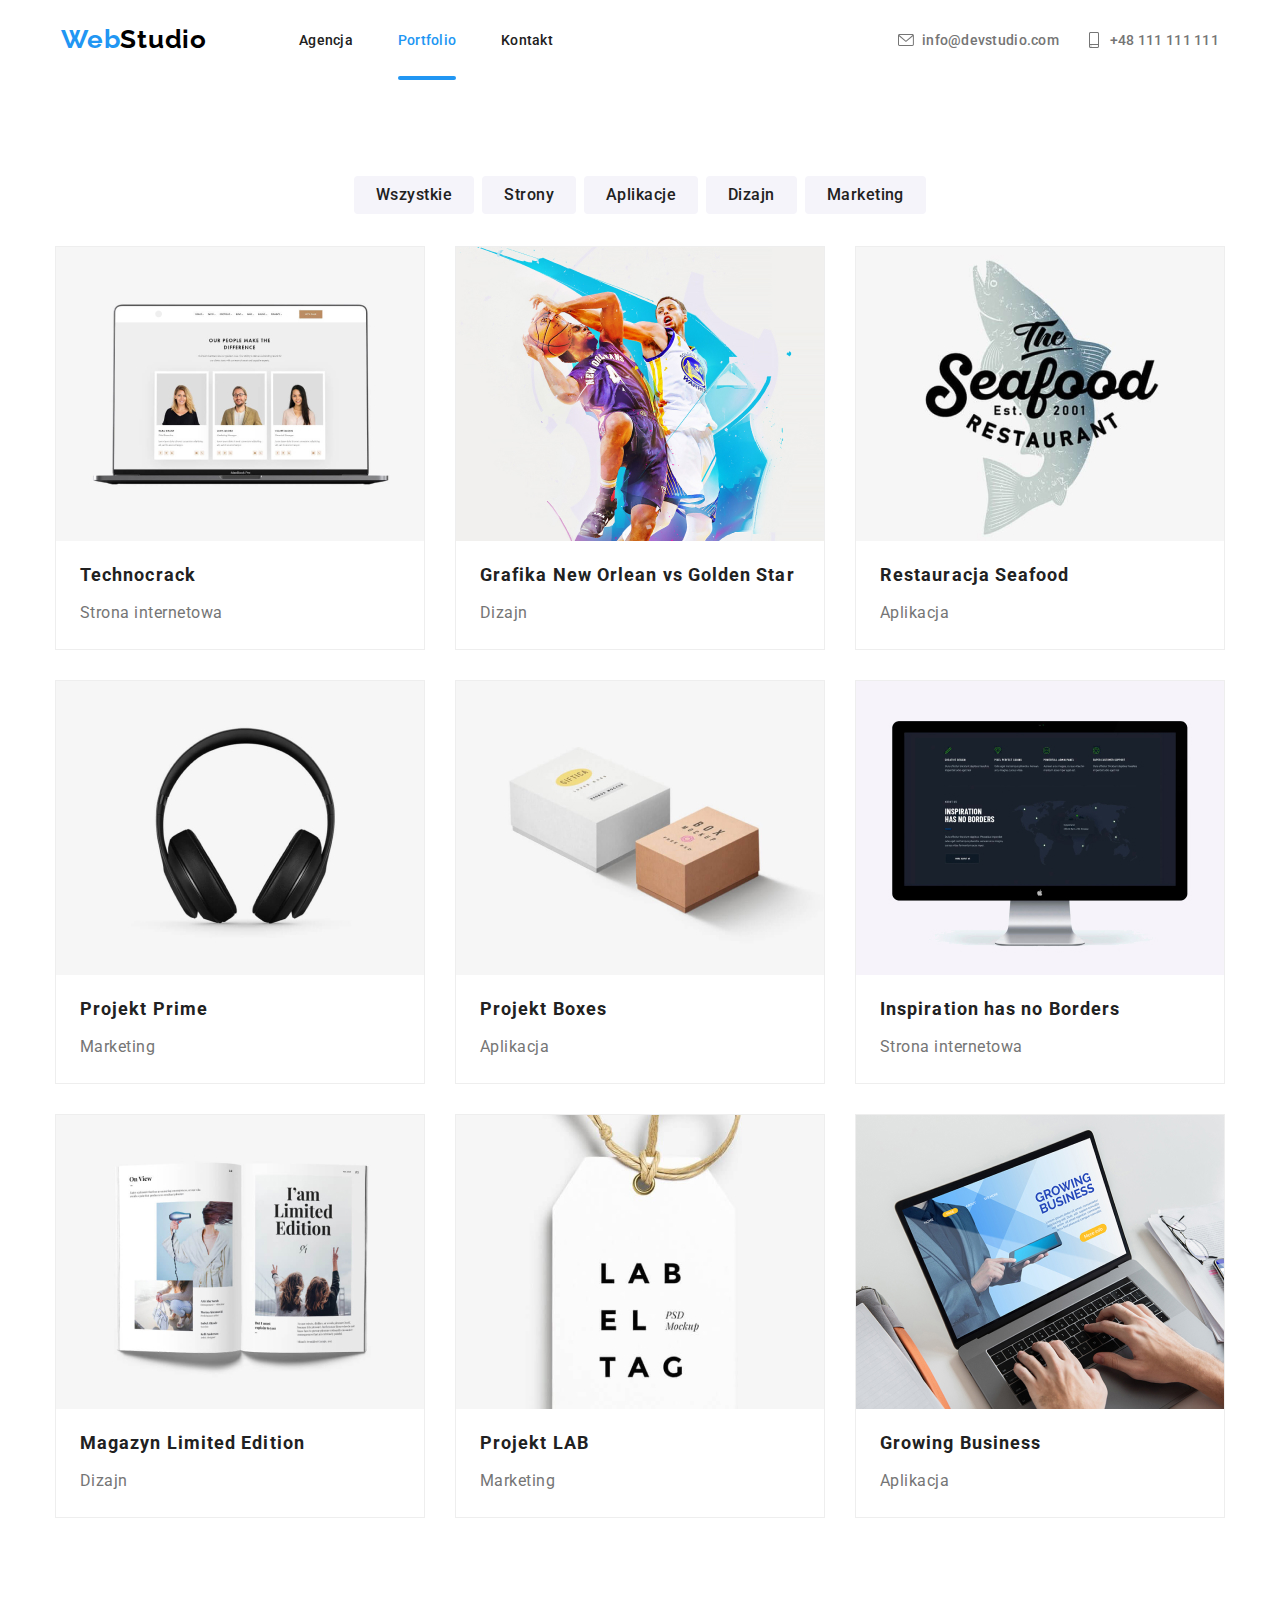
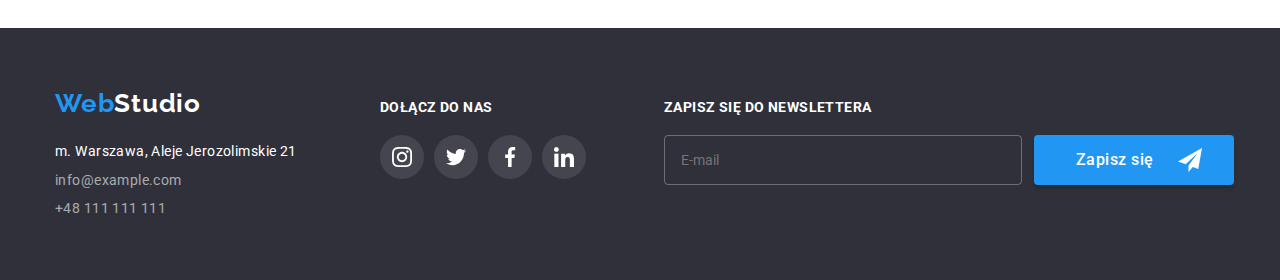
==== portfolio.html @ 84063453 "create repository 19.11" ====
<!DOCTYPE html>
<html lang="pl">
<head>
    <meta charset="UTF-8">
    <meta http-equiv="X-UA-Compatible" content="IE=edge">
    <meta name="viewport" content="width=device-width, initial-scale=1.0">
    <title>Portfolio</title>
    <link rel="stylesheet" href="https://cdnjs.cloudflare.com/ajax/libs/modern-normalize/1.0.0/modern-normalize.min.css" />
    <link rel="stylesheet" href="css/styles.css" />
    <link href="https://fonts.googleapis.com/css2?family=Raleway:wght@700&family=Roboto:wght@400;500;700;900&display=swap"
        rel="stylesheet">
        <style>
            html {
                font-family: 'Raleway', sans-serif;
                font-family: 'Roboto', sans-serif;
            }
        </style>
</head>
<body>
    <header>
        <div class="container">
            <div class="menu">
                <a class="logo-header" href="index.html"><span class="web">Web</span>Studio</a>
                <nav>
                    <a class="agencja" href="index.html">Agencja</a>
                    <a class="portfolio-aktywny" href="portfolio.html">Portfolio</a>
                    <a class="kontakt" href="#kontakt">Kontakt</a>
                </nav>
                <div class="email-menu">
                    <svg class="icon-mail" width="16" height="12">
                        <use href="./images/icons.svg#icon-envelope"></use>
                    </svg>
                    info@devstudio.com
                </div>
                <div class="tel-menu">
                    <svg class="icon-smartphone" width="10" height="16">
                        <use href="./images/icons.svg#icon-smartphone"></use>
                    </svg>
                    +48 111 111 111
                </div>
            </div>
        </div>
    </header>
    <main>
        <div class="portfolio-strona">
            <div class="container">
                <div class="portfolio-strona2">
                    <div>
                        <ul class="filtry">
                            <li><button type="button">Wszystkie</button></li>
                            <li><button type="button">Strony</button></li>
                            <li><button type="button">Aplikacje</button></li>
                            <li><button type="button">Dizajn</button></li>
                            <li><button type="button">Marketing</button></li>
                        </ul>
                    </div>
                    <div>
                        <ul class="projekty">
                            <li class="kontener">
                                <div class="projekt-box">
                                    <img 
                                    src="images/Portfolio/1.jpg"
                                    alt="Strona internetowa Technocrack na ekranie laptopa"
                                    width="370"
                                    height="294"/>
                                    <div class="projekt-overlay">
                                        Technocrack jest popularną platformą wykorzystywaną do rozpowszechniania koronawirusa. Firmy wykorzystują tę
                                        platformę
                                        do celów szpiegowskich i ataków na niezabezpieczone serwery konkurencji
                                    </div>
                                </div>
                                <p class="projekt-tytul">Technocrack</p>
                                <p class="projekt-podpis">Strona internetowa</p>
                            </li>
                            <li class="kontener">
                                <div class="projekt-box">
                                    <img
                                    src="images/Portfolio/2.jpg"
                                    alt="Grafika przedstawiająca dwóch koszykarzy druzyn New Orlean i Golden Star"
                                    width="370"
                                    height="294"/>
                                    <div class="projekt-overlay">
                                        Technocrack jest popularną platformą wykorzystywaną do rozpowszechniania koronawirusa. Firmy wykorzystują tę
                                        platformę
                                        do celów szpiegowskich i ataków na niezabezpieczone serwery konkurencji
                                    </div>
                                </div>
                                <p class="projekt-tytul">Grafika New Orlean vs Golden Star</p>
                                <p class="projekt-podpis">Dizajn</p>
                            </li>
                            <li class="kontener">
                                <div class="projekt-box">
                                    <img
                                    src="images/Portfolio/3.jpg"
                                    alt="Logo restauracji Seafood"
                                    width="370"
                                    height="294"/>
                                    <div class="projekt-overlay">
                                        Technocrack jest popularną platformą wykorzystywaną do rozpowszechniania koronawirusa. Firmy wykorzystują tę
                                        platformę
                                        do celów szpiegowskich i ataków na niezabezpieczone serwery konkurencji
                                    </div>
                                </div>
                                <p class="projekt-tytul">Restauracja Seafood</p>
                                <p class="projekt-podpis">Aplikacja</p>
                            </li>
                            <li class="kontener">
                                <div class="projekt-box">
                                    <img
                                    src="images/Portfolio/4.jpg"
                                    ale="słuchawki nauszne"
                                    width="370"
                                    height="294"/>
                                    <div class="projekt-overlay">
                                        Technocrack jest popularną platformą wykorzystywaną do rozpowszechniania koronawirusa. Firmy wykorzystują tę
                                        platformę
                                        do celów szpiegowskich i ataków na niezabezpieczone serwery konkurencji
                                    </div>
                                </div>
                                <p class="projekt-tytul">Projekt Prime</p>
                                <p class="projekt-podpis">Marketing</p>
                            </li>
                            <li class="kontener">
                                <div class="projekt-box">
                                    <img
                                    src="images/Portfolio/5.jpg"
                                    alt="dwa opakowania"
                                    width="370"
                                    height="294"/>
                                    <div class="projekt-overlay">
                                        Technocrack jest popularną platformą wykorzystywaną do rozpowszechniania koronawirusa. Firmy wykorzystują tę
                                        platformę
                                        do celów szpiegowskich i ataków na niezabezpieczone serwery konkurencji
                                    </div>
                                </div>
                                <p class="projekt-tytul">Projekt Boxes</p>
                                <p class="projekt-podpis">Aplikacja</p>
                            </li>
                            <li class="kontener">
                                <div class="projekt-box">
                                    <img
                                    src="images/Portfolio/6.jpg"
                                    ale="Strona internetowa Inspiration has no Borders na ekranie komputera"
                                    width="370"
                                    height="294"/>
                                    <div class="projekt-overlay">
                                        Technocrack jest popularną platformą wykorzystywaną do rozpowszechniania koronawirusa. Firmy wykorzystują tę
                                        platformę
                                        do celów szpiegowskich i ataków na niezabezpieczone serwery konkurencji
                                    </div>
                                </div>
                                <p class="projekt-tytul">Inspiration has no Borders</p>
                                <p class="projekt-podpis">Strona internetowa</p>
                            </li>
                            <li class="kontener">
                                <div class="projekt-box">
                                    <img
                                    src="images/Portfolio/7.jpg"
                                    alt="przykład projektu graficznego na otwartej stronie magazynu Limited Edition"
                                    width="370"
                                    height="294"/>
                                    <div class="projekt-overlay">
                                        Technocrack jest popularną platformą wykorzystywaną do rozpowszechniania koronawirusa. Firmy wykorzystują tę
                                        platformę
                                        do celów szpiegowskich i ataków na niezabezpieczone serwery konkurencji
                                    </div>
                                </div>
                                <p class="projekt-tytul">Magazyn Limited Edition</p>
                                <p class="projekt-podpis">Dizajn</p>
                            </li>
                            <li class="kontener">
                                <div class="projekt-box">
                                    <img
                                    src="images/Portfolio/8.jpg"
                                    alt="zawieszka z napisem labeltag"
                                    width="370"
                                    height="294"/>
                                    <div class="projekt-overlay">
                                        Technocrack jest popularną platformą wykorzystywaną do rozpowszechniania koronawirusa. Firmy wykorzystują tę
                                        platformę
                                        do celów szpiegowskich i ataków na niezabezpieczone serwery konkurencji
                                    </div>
                                </div>
                                <p class="projekt-tytul">Projekt LAB</p>
                                <p class="projekt-podpis">Marketing</p>
                            </li>
                            <li class="kontener">
                                <div class="projekt-box">
                                    <img
                                    src="images/Portfolio/9.jpg"
                                    alt="strona internetowa Growing Business na ekranie laptopa"
                                    width="370"
                                    height="294"/>
                                    <div class="projekt-overlay">
                                        Technocrack jest popularną platformą wykorzystywaną do rozpowszechniania koronawirusa. Firmy wykorzystują tę
                                        platformę
                                        do celów szpiegowskich i ataków na niezabezpieczone serwery konkurencji
                                    </div>
                                </div>
                                <p class="projekt-tytul">Growing Business</p>
                                <p class="projekt-podpis">Aplikacja</p>
                            </li>
                        </ul>
                    </div>
                </div>
            </div>
        </div>     
    </main>
    <footer class="footer">
        <div class="container">
            <div class="footer2">
                <div>
                    <div><a class="logo-footer" href="index.html"><span class="web">Web</span><span
                                class="studio-footer">Studio</span></a></div>
                    <div>
                        <address class="adress" id="kontakt">
                            <span class="adres-footer">m. Warszawa, Aleje Jerozolimskie 21</span>
                            <span class="mail-footer">info@example.com</span>
                            <span class="tel-footer">+48 111 111 111</span>
                        </address>
                    </div>
                </div>
                <div class="social-footer">
                    dołącz do nas
                    <div class="social-footer-icons">
                        <div class="social-icon-background-footer">
                            <svg class="instagram-footer" width="20" height="20">
                                <use href="./images/icons.svg#icon-instagram"></use>
                            </svg>
                        </div>
                        <div class="social-icon-background-footer">
                            <svg class="twitter-footer" width="20" height="20">
                                <use href="./images/icons.svg#icon-twitter"></use>
                            </svg>
                        </div>
                        <div class="social-icon-background-footer">
                            <svg class="facebook-footer" width="20" height="20">
                                <use href="./images/icons.svg#icon-facebook"></use>
                            </svg>
                        </div>
                        <div class="social-icon-background-footer">
                            <svg class="linkedin-footer" width="20" height="20">
                                <use href="./images/icons.svg#icon-linkedin"></use>
                            </svg>
                        </div>
                    </div>
                </div>
                <div class="newsletter">
                    zapisz się do newslettera
                    <div class="newsletter2">
                        <form>
                            <label>
                                <input class="newsletter-email" type="email" name="email-newsletter" placeholder="E-mail" />
                            </label>
                        </form>
                        <button class="newsletter-button" type="submit">Zapisz się <svg class="icon-send" width="24" height="24">
                                <use href="./images/icons.svg#icon-send"></use>
                            </svg></button>
                    </div>
                </div>
            </div>
        </div>
    </footer>
</body>
</html>
---- css/styles.css ----
body {
    font-family: Roboto;
}

header {
    height: 80px;
}

.menu {
    height: 80px;
    display: flex;
    justify-content: center;
    align-items: center;
    flex-wrap: nowrap;
}

.logo-header {
    width: 145px;
    height: 31px;
    font-family: Raleway;
    font-weight: bold;
    font-size: 26px;
    letter-spacing: 0.03em;
    color: #000000;
    text-decoration: none;
}

.web {
    color: #2196F3;
}

nav {
    min-width: 254px;
    margin-left: 93px;
    display: flex;
    justify-content: space-between;
    align-items: center;
}

.agencja, .agencja-aktywny {
    font-weight: 500;
    font-size: 14px;
    letter-spacing: 0.02em;
    color: #212121;
    text-decoration: none;
    transition: color 250ms cubic-bezier(0.4, 0, 0.2, 1);
}
.agencja:hover, 
.agencja:focus {
    color: #2196F3;
}

.agencja-aktywny {
    color: #2196f3;
}

.portfolio, .portfolio-aktywny {
    font-weight: 500;
    font-size: 14px;
    letter-spacing: 0.02em;
    color: #212121;
    text-decoration: none;
    transition: color 250ms cubic-bezier(0.4, 0, 0.2, 1);
}

.portfolio-aktywny {
    color: #2196F3;
}

.portfolio:hover,
.portfolio:focus {
    color: #2196F3;
}

.agencja-aktywny, .portfolio-aktywny {
    position: relative;
}
.agencja-aktywny::after, .portfolio-aktywny::after {
    content: "";
    position: absolute;
    height: 4px;
    background: #2196F3;
    border-radius: 2px;
    margin-top: 44px;
    left: 0;
}

.agencja-aktywny::after {
    width: 53px;
}

.portfolio-aktywny::after {
    width: 58px;
}


.kontakt {
    font-weight: 500;
    font-size: 14px;
    letter-spacing: 0.02em;
    color: #212121;
    text-decoration: none;
    transition: color 250ms cubic-bezier(0.4, 0, 0.2, 1);
}

.kontakt:hover,
.kontakt:focus,
.tel-menu:hover,
.tel-menu:focus,
.email-menu:hover,
.email-menu:focus,
.mail-footer:hover,
.mail-footer:focus,
.tel-footer:hover,
.tel-footer:focus {
    color: #2196F3;
    cursor: pointer;
}

.email-menu, .tel-menu {
    font-weight: 500;
    font-size: 14px;
    letter-spacing: 0.02em;
    color: #757575;
    display: flex;
    align-items: center;
    justify-content: space-between;
    transition: color 250ms cubic-bezier(0.4, 0, 0.2, 1);
}
.email-menu {
    width: 161px;
    margin-left: 345px;
}

.tel-menu {
    width: 130px;
    margin-left: 30px;
}

.icon-mail, .icon-smartphone {
    fill: currentColor;
}

.efektywne {
    height: 600px;
    background-color: #2F303A;
    background-image: linear-gradient(
                    rgba(47, 48, 58, 0.4), 
                    rgba(47, 48, 58, 0.4)),
                    url(images/background.jpg);
    background-position: center;
    background-size: cover;
}

.efektywne2 {
    display: flex;
    flex-direction: column;
    align-items: center;
    justify-content: center;
}

.efektywne-tekst {
    width: 696px;
    margin-bottom: 0px;
    justify-content: center;
    font-weight: 900;
    font-size: 44px;
    line-height: 1.4;
    text-align: center;
    letter-spacing: 0.06em;
    text-transform: uppercase;
    color: #FFFFFF;
}

.button-zamow-usluge {
    width: 200px;
    height: 50px;
    margin-top: 30px;
    background: #2196F3;
    font-size: 16px;
    letter-spacing: 0.06em;
    padding: 0px;
    color: #FFFFFF;
    box-shadow: 0px 4px 4px rgba(0, 0, 0, 0.15);
    border-radius: 4px;
}

.atuty {
    height: 345px;
    padding-top: 94px;
}
.atuty-box {
    width: 1170px;
    height: 251px;
}

.tabela-atuty {
    list-style: none;
    padding: 0px;
    margin: 0px;
    display: flex;
    justify-content: space-between;
}

.atuty1, .atuty2, .atuty3, .atuty4 {
    width: 270px;
    height: 120px;
    background: #F5F4FA;
    border-radius: 4px;
    display: flex;
    align-items: center;
    justify-content: center;
}

.t1, .t2, .t3, .t4 {
    width: 270px;
}

.t1-naglowek, .t2-naglowek, .t3-naglowek, .t4-naglowek {
    font-weight: bold;
    font-size: 14px;
    letter-spacing: 0.03em;
    text-transform: uppercase;
    color: #212121;
    margin:0px;
    margin-top: 30px;
}

.t1-tresc, .t2-tresc, .t3-tresc, .t4-tresc {
    width: 270px;
    height: 75px;
    margin-top: 10px;
    margin-bottom: 0px;
    font-size: 14px;
    line-height: 1.7;
    letter-spacing: 0.03em;
    color: #757575;
} 

.zajecia {
    height: 574px;
    padding-top: 94px;
    padding-bottom: 94px;
}

.zajecia2 {
    width: 1170px;
    height: 386px;
    display: flex;
    flex-direction: column;
    justify-content: space-between;
}

.zajecia-naglowek, .nasz-zespół, .nasi-klienci  {
    font-weight: bold;
    font-size: 36px;
    text-align: center;
    letter-spacing: 0.03em;
    color: #212121;
    margin: 0px;
}

.zajecia-przyklady {
    display: flex;
    justify-content: space-between;
}

.box1, .box2, .box3 {
    position: relative;
    height: 294px;
}
.zajęcia-podpis {
    font-weight: bold;
    line-height: 1.1;
    text-align: center;
    letter-spacing: 0.03em;
    text-transform: uppercase;
    color: #FFFFFF;
    height: 70px;
    background: rgba(47, 48, 58, 0.8);
    position: absolute;
    bottom: 0;
    margin: 0;
    left: 0;
    right: 0;
    padding: 27px;
}

.zespol {
    height: 708px;
    background: #F5F4FA;
}
.zespol2 {
    padding-top: 94px;
    padding-bottom: 94px;
    justify-content: center;
}

.tabela-zespol {
    list-style: none;
    margin-top: 50px;
    margin-bottom: 0;
    margin-right: 0px;
    padding: 0;
    width: 1170px;
    height: 368px;
    display: flex;
    justify-content: space-between;
}

.zespol-1, .zespol-2, .zespol-3, .zespol-4 {
    background: #FFFFFF;
    box-shadow: 0px 1px 3px rgba(0, 0, 0, 0.12), 0px 1px 1px rgba(0, 0, 0, 0.14), 0px 2px 1px rgba(0, 0, 0, 0.2);
    border-radius: 0px 0px 4px 4px;
    width: 270px;
    height: 428px;
}

.zespol-1-imie, .zespol-2-imie, .zespol-3-imie, .zespol-4-imie {
    font-weight: 500;
    font-size: 16px;
    text-align: center;
    letter-spacing: 0.03em;
    color: #212121;
    margin: 0px;
    margin-top: 30px;
}

.zespol-1-stan, .zespol-2-stan, .zespol-3-stan, .zespol-4-stan {
    font-size: 16px;
    text-align: center;
    letter-spacing: 0.03em;
    color: #757575;
    margin: 0px;
    margin-top: 10px;
}

.social {
    width: 206px;
    height: 44px;
    margin: 16px auto;
    display: flex;
    align-items: center;
    justify-content: space-between;
}

.social-icon-background, .social-icon-background-footer {
    width: 44px;
    height: 44px;
    border-radius: 50%;
    display: flex;
    justify-content: center;
    align-items: center;
    transition: background-color 250ms cubic-bezier(0.4, 0, 0.2, 1);
}

.social-icon-background:hover, .social-icon-background:focus {
    background-color: #2196F3;
    cursor: pointer;
}

.social-icon-background:hover > .instagram, 
.social-icon-background:hover > .twitter, 
.social-icon-background:hover > .facebook, 
.social-icon-background:hover > .linkedin,
.social-icon-background:focus > .instagram, 
.social-icon-background:focus > .twitter, 
.social-icon-background:focus > .facebook, 
.social-icon-background:focus > .linkedin {
    fill: #fff;
}

.instagram, .twitter, .facebook, .linkedin {
    fill: #afb1b8;
    transition: fill 250ms cubic-bezier(0.4, 0, 0.2, 1);
}

.klienci {
    height: 372px;
    padding: 94px 0;
}

.klienci2 {
    width: 1170px;
    height: 184px;
}

.lista-klientów {
    list-style: none;
    margin-top: 50px;
    margin-bottom: 0;
    padding: 0;
    display: flex;
    justify-content: space-between;
}

.klient1, .klient2, .klient3, .klient4, .klient5, .klient6 {
    width: 170px;
    height: 92px;
    border: 1px solid #AFB1B8;
    border-radius: 4px;
    display: flex;
    justify-content: center;
    align-items: center;
    transition: border 250ms cubic-bezier(0.4, 0, 0.2, 1);
}

.icon-klient1, .icon-klient2, .icon-klient3, .icon-klient4, .icon-klient5, .icon-klient6 {
    fill: #afb1b8;
    transition: fill 250ms cubic-bezier(0.4, 0, 0.2, 1);
}

.klient1:hover, .klient2:hover, .klient3:hover, .klient4:hover, .klient5:hover, .klient6:hover,
.klient1:focus, .klient2:focus, .klient3:focus, .klient4:focus, .klient5:focus, .klient6:focus {
    border-color: #2196F3;
    cursor: pointer;
}

.klient1:hover > .icon-klient1, 
.klient2:hover > .icon-klient2, 
.klient3:hover > .icon-klient3, 
.klient4:hover > .icon-klient4, 
.klient5:hover > .icon-klient5, 
.klient6:hover > .icon-klient6,
.klient1:focus > .icon-klient1, 
.klient2:focus > .icon-klient2, 
.klient3:focus > .icon-klient3, 
.klient4:focus > .icon-klient4, 
.klient5:focus > .icon-klient5, 
.klient6:focus > .icon-klient6  {
    fill: #2196F3;
}

.footer {
    height: 252px;
    background: #2F303A;
}

.footer2 {
    width: 1200px;
    height: 252px;
    padding-left: 15px;
    padding-top: 60px;
    padding-bottom: 60px;
    display: flex;
}

.logo-footer {
    font-family: Raleway;
    font-weight: bold;
    font-size: 26px;
    line-height: 31px;
    letter-spacing: 0.03em;
    text-decoration: none;
}

.studio-footer {
    color: #FFFFFF;
}

.adress {
    width: 255px;
    height: 81px;
    margin-top: 20px;
    display: flex;
    flex-wrap: nowrap;
    flex-direction: column;
    justify-content: space-between;
    font-style: normal;
    font-size: 14px;
    line-height: 24px;
    letter-spacing: 0.03em; 
    flex-wrap: nowrap;
}

.adres-footer {
    color: #FFFFFF;
}

.mail-footer, .tel-footer {
    color: rgba(255, 255, 255, 0.6);
    transition: color 250ms cubic-bezier(0.4, 0, 0.2, 1);
}

.social-footer {
    color: #fff;
    text-transform: uppercase;
    font-weight: bold;
    font-size: 14px;
    line-height: 1.1;
    letter-spacing: 0.03em;
    margin-top: 12px;
    margin-left: 70px;
}

.social-footer-icons {
    width: 206px;
    height: 44px;
    margin-top: 20px;
    display: flex;
    justify-content: space-between;
}

.social-icon-background-footer {
    background-color: rgba(255, 255, 255, 0.1);
    transition: background-color 250ms cubic-bezier(0.4, 0, 0.2, 1);
}

.social-icon-background-footer:hover, .social-icon-background-footer:focus {
    background-color: #2196F3;
    cursor: pointer;
}

.instagram-footer, .twitter-footer, .facebook-footer, .linkedin-footer {
    fill: #fff;
}

.newsletter {
    width: 570px;
    height: 86px;
    margin-top: 12px;
    margin-left: 78px;
    font-weight: bold;
    font-size: 14px;
    line-height: 1.1;
    letter-spacing: 0.03em;
    text-transform: uppercase;
    color: #FFFFFF;
}

.newsletter2 {
    display: flex;
    margin-top: 20px;
}

.newsletter-email {
    width: 358px;
    height: 50px;
    border: 1px solid rgba(255, 255, 255, 0.3);
    background-color: transparent;
    color: #fff;
    outline: none;
    border-radius: 4px;
    padding-left: 16px;
    transition: border 250ms cubic-bezier(0.4, 0, 0.2, 1);
}

.newsletter-email:focus {
    border-color: #2196f3;
}

.newsletter-button {
    width: 200px;
    height: 50px;
    background: #2196F3;
    color: #fff;
    box-shadow: 0px 4px 4px rgba(0, 0, 0, 0.15);
    border-radius: 4px;
    margin-left: 12px;
    display: flex;
    align-items: center;
    padding: 10px;
    padding-left: 42px;
}

.icon-send {
    fill: #fff;
    margin-left: 24px;
}


.portfolio-strona {
    height: 1548px;
    padding-top: 94px;
    padding-bottom: 94px;
}

.portfolio-strona2 {
    width: 1170px;
    height: 1360px;
    display: flex;
    flex-direction: column;
    justify-content: flex-end;
    align-items: center;
}

.filtry {
    width: 572px;
    height: 54px;
    list-style: none;
    padding: 0;
    margin: 0;
    display: flex;
    justify-content: space-between;
}

button {
    height: 38px;
    background: #F5F4FA;
    border-radius: 4px;
    border: none;
    font-weight: 500;
    font-style: normal;
    font-size: 16px;
    text-align: center;
    letter-spacing: 0.03em;
    color: #212121;
    padding: 6px 22px;
    transition: color 250ms cubic-bezier(0.4, 0, 0.2, 1);
    transition: background 250ms cubic-bezier(0.4, 0, 0.2, 1);
}

button:hover, button:focus {
    background: #2196F3;
    color: #fff;
    cursor: pointer;
    box-shadow: 0px 3px 1px rgba(0, 0, 0, 0.1), 0px 1px 2px rgba(0, 0, 0, 0.08), 0px 2px 2px rgba(0, 0, 0, 0.12);
}

.projekty {
    width: 1170px;
    height: 1272px;
    list-style: none;
    padding: 0px;
    display: flex;
    flex-wrap: wrap;
    justify-content: space-between;
    align-content: space-between;
}

.kontener {
    width: 370px;
    height: 404px;
    border: 1px solid #EEEEEE;
    transition: box-shadow 250ms cubic-bezier(0.4, 0, 0.2, 1);
}

.kontener:hover, .kontener:focus {
    box-shadow: 0px 1px 1px rgba(0, 0, 0, 0.12), 0px 4px 4px rgba(0, 0, 0, 0.06), 1px 4px 6px rgba(0, 0, 0, 0.16);
    cursor: pointer;
}

.projekt-tytul {
    font-weight: bold;
    font-size: 18px;
    letter-spacing: 0.06em;
    color: #212121;
    margin-top: 20px;
    margin-left: 24px;
}

.projekt-podpis {
    font-size: 16px;
    letter-spacing: 0.03em;
    color: #757575;
    margin-top: 4px;
    margin-left: 24px;
}

.projekt-box {
    position: relative;
    overflow: hidden;
}

.projekt-overlay {
    position: absolute;
    width: 100%;
    height: 100%;
    top: 0;
    left: 0;
    background: rgba(33, 150, 243, 0.9);
    color: #fff;
    font-size: 18px;
    line-height: 1.5;
    letter-spacing: 0.03em;
    display: flex;
    align-items: center;
    padding: 49px 24px;
    transform: translateY(100%);
    transition: transform 250ms cubic-bezier(0.4, 0, 0.2, 1);
}

.kontener:hover .projekt-overlay, .kontener:focus .projekt-overlay {
    transform: translateY(0);
}

.container {
    width: 1200px;
    height: 100%;
    margin: 0 auto;
    display: flex;
    flex-wrap: nowrap;
    justify-content: center;
}

.backdrop {
    position: fixed;
    top: 0;
    right: 0;
    bottom: 0;
    left: 0;
    background: rgba(0, 0, 0, 0.2);
    display: flex;
    align-content: center;
    transition: opacity 1s cubic-bezier(0.19, 1, 0.22, 1);
}

.modal {
    width: 528px;
    height: 581px;
    margin: auto;
    background: #FFF;
    box-shadow: 0px 1px 3px rgba(0, 0, 0, 0.12), 0px 1px 1px rgba(0, 0, 0, 0.14), 0px 2px 1px rgba(0, 0, 0, 0.2);
    border-radius: 4px;
    position: relative;
}

.close-button {
    position: absolute;
    width: 30px;
    height: 30px;
    right: 8px;
    top: 8px;
    border: 1px solid rgba(0, 0, 0, 0.1);
    border-radius: 50%;
    justify-content: center;
    align-content: center;
    margin: 0;
    padding: 0;
}

.close-button:hover {
    background-color: #fff;
    box-shadow: none; 
}

.close-button-icon {
    fill: #000000;
    margin: 5px;
}

.is-hidden {
    opacity: 0;
    visibility: hidden;
    pointer-events: none;
    transition: opacity 1s cubic-bezier(0.19, 1, 0.22, 1), visibility 1s cubic-bezier(0.19, 1, 0.22, 1);
}

.modal-title {
    font-weight: bold;
    font-size: 20px;
    line-height: 1.1;
    text-align: center;
    letter-spacing: 0.03em;
    justify-content: center;
    margin-top: 40px;
}

.modal-formularz {
    width: 448px;
    margin: 12px 40px;
    padding: 0;
}

.dane {
    font-size: 12px;
    line-height: 1.1;
    letter-spacing: 0.01em;
    color: #757575;
    padding: 0;
}

.input {
    width: 100%;
    height: 40px;
    border: 1px solid rgba(33, 33, 33, 0.2);
    margin-top: 4px;
    margin-bottom: 10px;
    display: flex;
    align-items: center;
    border-radius: 4px;
    transition: border-color 250ms cubic-bezier(0.4, 0, 0.2, 1);
}

.input:focus-within,
.input2:focus-within {
    border-color: #2196f3;
    color: #2196f3;
}

.icon-person, .icon-phone, .icon-email {
    margin-left: 12px;
    margin-right: 12px;
    transition: fill 250ms cubic-bezier(0.4, 0, 0.2, 1);
}

.input:focus-within > .icon-person,
.input:focus-within > .icon-phone,
.input:focus-within > .icon-email {
    fill: #2196f3;
}

.text-area {
    width: 100%;
    height: 100%;
    border: none;
    border-radius: 4px;
    outline: none;
    padding: 0;
    transition: border-color 250ms cubic-bezier(0.4, 0, 0.2, 1);
}

.input2 {
    width: 100%;
    height: 120px;
    border: 1px solid rgba(33, 33, 33, 0.2);
    margin-top: 4px;
    margin-bottom: 10px;
    border-radius: 4px;
    transition: border-color 250ms cubic-bezier(0.4, 0, 0.2, 1);
}

.text-area2 {
    width: 100%;
    height: 100%;
    border: none;
    border-radius: 4px;
    outline: none;
    padding: 12px 16px;
    resize: none;
    transition: border-color 250ms cubic-bezier(0.4, 0, 0.2, 1);
}

.oświadczenie {
    margin-top: 20px;
    display: flex;
    justify-content: center;
}

.oświadczenie-tekst {
    font-size: 14px;
    line-height: 1.7;
    letter-spacing: 0.03em;
    color: #757575;
    position: relative;
}

.oświadczenie-tekst::before {
    display: inline-block;
    position: relative;
    content: "";
    width: 16px;
    height: 16px;
    border: 2px solid #212121;
    border-radius: 2px;
    top: 2px;
    left: -3px;
}

.checkbox:checked + .oświadczenie-tekst::before {
    border: none;
    background-image: url(images/icon-check.svg);
    background-size: contain;
    background-repeat: no-repeat;
}

.oświadczenie-podkreślenie {
    text-decoration: underline;
    color: #2196F3;
}

.formularz-button {
    width: 200px;
    height: 50px;
    margin: 30px 124px;
    padding: 0;
    color: #fff;
    background: #2196F3;
    box-shadow: 0px 4px 4px rgba(0, 0, 0, 0.15);
    border-radius: 4px;
}

.visually-hidden {
    position: absolute !important;
    clip: rect(1px 1px 1px 1px);
    clip: rect(1px, 1px, 1px, 1px);
    padding: 0 !important;
    border: 0 !important;
    height: 1px !important;
    width: 1px !important;
    overflow: hidden;
}
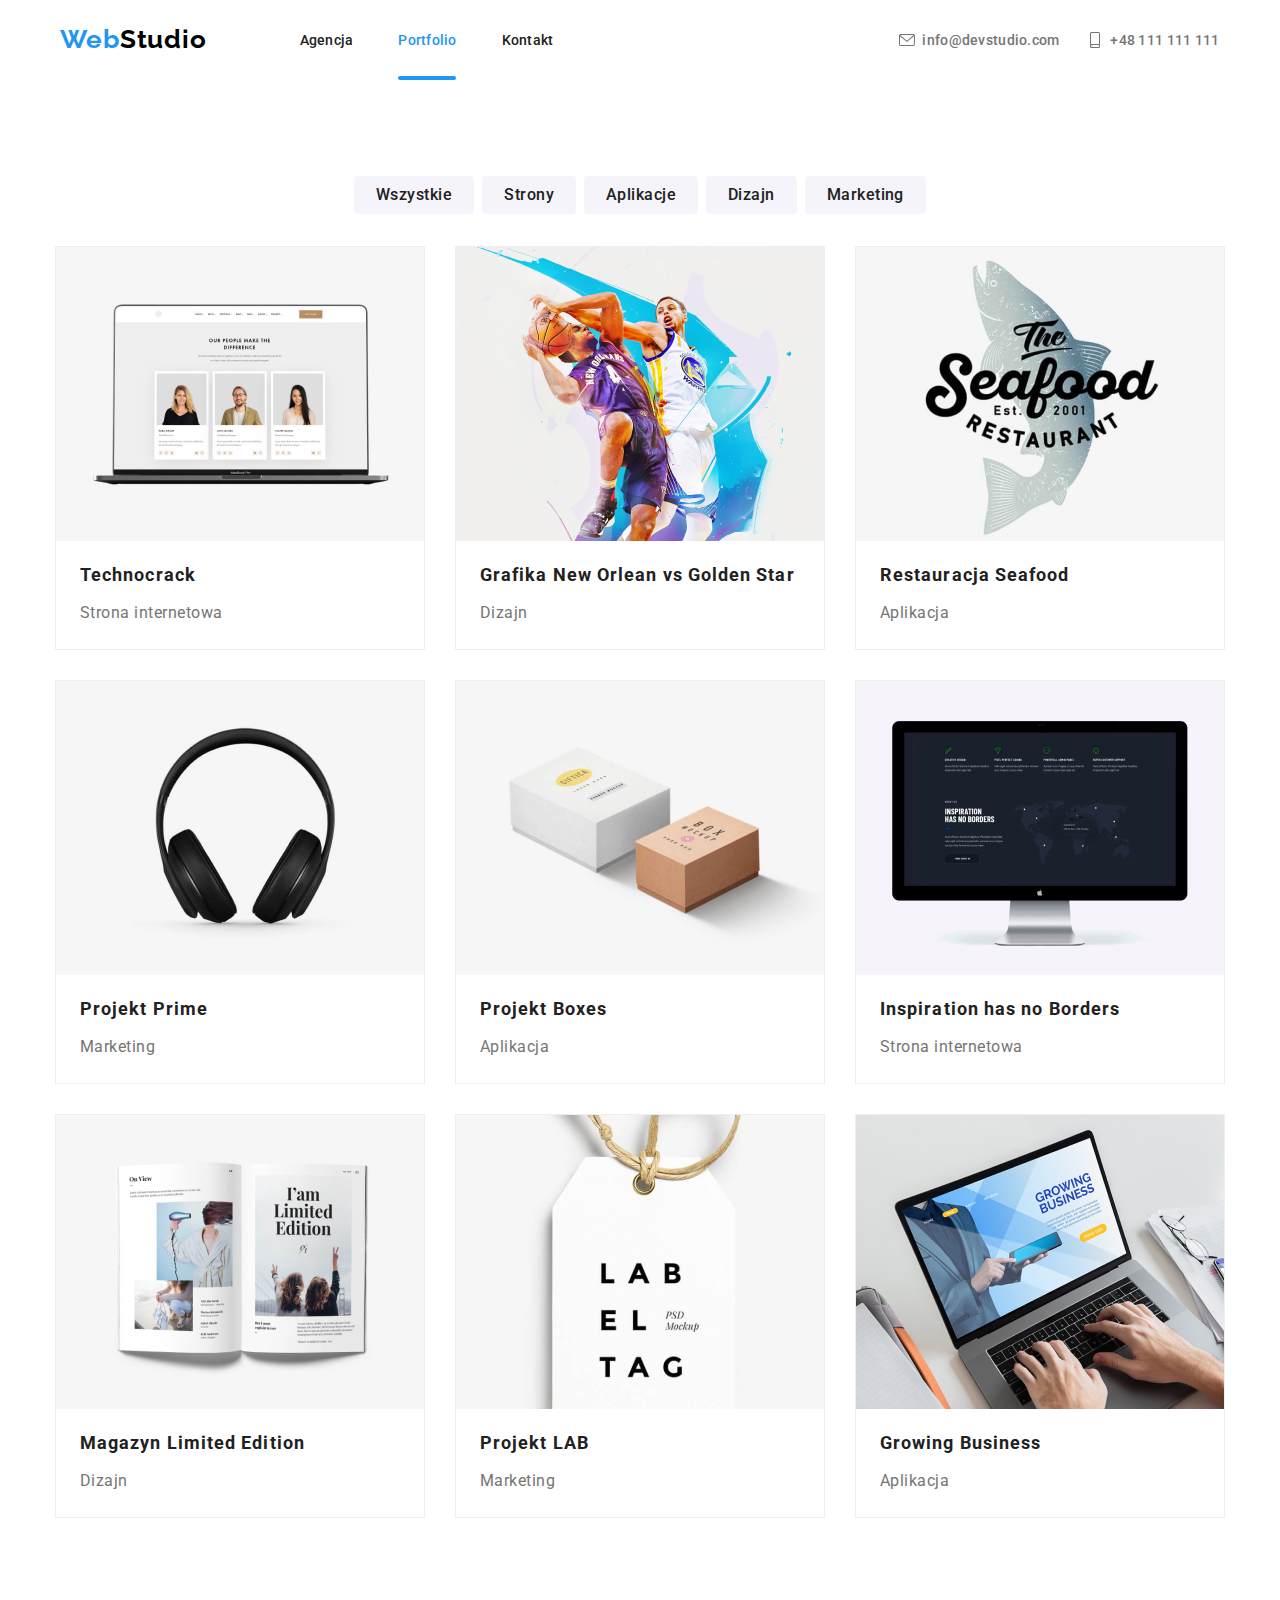
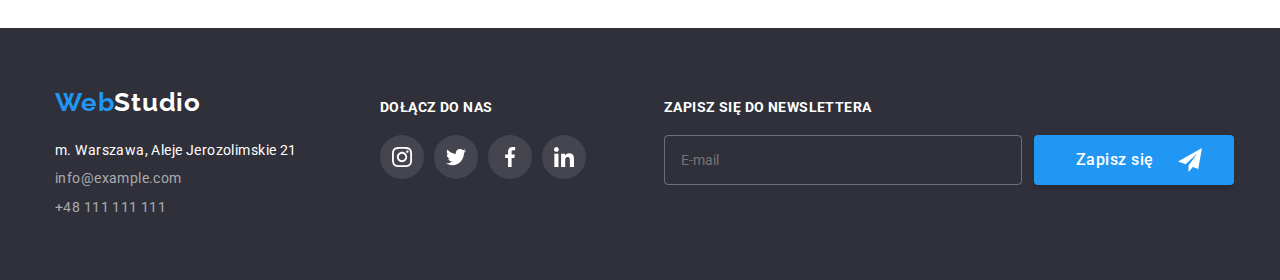
==== commit 7a5ba868: "refaktoryzacja html BEM" ====
--- a/portfolio.html
+++ b/portfolio.html
@@ -17,23 +17,23 @@
         </style>
 </head>
 <body>
-    <header>
+    <header class="header">
         <div class="container">
             <div class="menu">
-                <a class="logo-header" href="index.html"><span class="web">Web</span>Studio</a>
-                <nav>
-                    <a class="agencja" href="index.html">Agencja</a>
-                    <a class="portfolio-aktywny" href="portfolio.html">Portfolio</a>
-                    <a class="kontakt" href="#kontakt">Kontakt</a>
+                <a class="logo" href="index.html"><span class="logo__web">Web</span>Studio</a>
+                <nav class="nav">
+                    <a class="nav__agency" href="index.html">Agencja</a>
+                    <a class="nav__portfolio--active" href="portfolio.html">Portfolio</a>
+                    <a class="nav__contact" href="#kontakt">Kontakt</a>
                 </nav>
                 <div class="email-menu">
-                    <svg class="icon-mail" width="16" height="12">
+                    <svg class="email-menu__icon" width="16" height="12">
                         <use href="./images/icons.svg#icon-envelope"></use>
                     </svg>
                     info@devstudio.com
                 </div>
                 <div class="tel-menu">
-                    <svg class="icon-smartphone" width="10" height="16">
+                    <svg class="tel-menu__icon" width="10" height="16">
                         <use href="./images/icons.svg#icon-smartphone"></use>
                     </svg>
                     +48 111 111 111
@@ -42,221 +42,216 @@
         </div>
     </header>
     <main>
-        <div class="portfolio-strona">
+        <div class="portfolio-page">
             <div class="container">
-                <div class="portfolio-strona2">
-                    <div>
-                        <ul class="filtry">
-                            <li><button type="button">Wszystkie</button></li>
-                            <li><button type="button">Strony</button></li>
-                            <li><button type="button">Aplikacje</button></li>
-                            <li><button type="button">Dizajn</button></li>
-                            <li><button type="button">Marketing</button></li>
-                        </ul>
-                    </div>
-                    <div>
-                        <ul class="projekty">
-                            <li class="kontener">
-                                <div class="projekt-box">
-                                    <img 
+                <div class="portfolio-list">
+                    <ul class="portfolio-buttons">
+                        <li><button class="portfolio-buttons__button" type="button">Wszystkie</button></li>
+                        <li><button class="portfolio-buttons__button" type="button">Strony</button></li>
+                        <li><button class="portfolio-buttons__button" type="button">Aplikacje</button></li>
+                        <li><button class="portfolio-buttons__button" type="button">Dizajn</button></li>
+                        <li><button class="portfolio-buttons__button" type="button">Marketing</button></li>
+                    </ul>    
+                    <ul class="portfolio-projects">
+                        <li class="portfolio-projects-container">
+                            <div class="portfolio-projects-container__box">
+                                <img 
                                     src="images/Portfolio/1.jpg"
                                     alt="Strona internetowa Technocrack na ekranie laptopa"
                                     width="370"
                                     height="294"/>
-                                    <div class="projekt-overlay">
-                                        Technocrack jest popularną platformą wykorzystywaną do rozpowszechniania koronawirusa. Firmy wykorzystują tę
-                                        platformę
-                                        do celów szpiegowskich i ataków na niezabezpieczone serwery konkurencji
-                                    </div>
-                                </div>
-                                <p class="projekt-tytul">Technocrack</p>
-                                <p class="projekt-podpis">Strona internetowa</p>
-                            </li>
-                            <li class="kontener">
-                                <div class="projekt-box">
-                                    <img
+                                <div class="portfolio-projects-container__box--overlay">
+                                    Technocrack jest popularną platformą wykorzystywaną do rozpowszechniania koronawirusa. Firmy wykorzystują tę
+                                    platformę
+                                    do celów szpiegowskich i ataków na niezabezpieczone serwery konkurencji
+                                </div>
+                            </div>
+                            <p class="portfolio-projects-container__title">Technocrack</p>
+                            <p class="portfolio-projects-container__text">Strona internetowa</p>
+                        </li>
+                        <li class="portfolio-projects-container">
+                            <div class="portfolio-projects-container__box">
+                                <img
                                     src="images/Portfolio/2.jpg"
                                     alt="Grafika przedstawiająca dwóch koszykarzy druzyn New Orlean i Golden Star"
                                     width="370"
                                     height="294"/>
-                                    <div class="projekt-overlay">
-                                        Technocrack jest popularną platformą wykorzystywaną do rozpowszechniania koronawirusa. Firmy wykorzystują tę
-                                        platformę
-                                        do celów szpiegowskich i ataków na niezabezpieczone serwery konkurencji
-                                    </div>
-                                </div>
-                                <p class="projekt-tytul">Grafika New Orlean vs Golden Star</p>
-                                <p class="projekt-podpis">Dizajn</p>
-                            </li>
-                            <li class="kontener">
-                                <div class="projekt-box">
-                                    <img
+                                <div class="portfolio-projects-container__box--overlay">
+                                    Technocrack jest popularną platformą wykorzystywaną do rozpowszechniania koronawirusa. Firmy wykorzystują tę
+                                    platformę
+                                    do celów szpiegowskich i ataków na niezabezpieczone serwery konkurencji
+                                </div>
+                            </div>
+                            <p class="portfolio-projects-container__title">Grafika New Orlean vs Golden Star</p>
+                            <p class="portfolio-projects-container__text">Dizajn</p>
+                        </li>
+                        <li class="portfolio-projects-container">
+                            <div class="portfolio-projects-container__box">
+                                <img
                                     src="images/Portfolio/3.jpg"
                                     alt="Logo restauracji Seafood"
                                     width="370"
                                     height="294"/>
-                                    <div class="projekt-overlay">
-                                        Technocrack jest popularną platformą wykorzystywaną do rozpowszechniania koronawirusa. Firmy wykorzystują tę
-                                        platformę
-                                        do celów szpiegowskich i ataków na niezabezpieczone serwery konkurencji
-                                    </div>
-                                </div>
-                                <p class="projekt-tytul">Restauracja Seafood</p>
-                                <p class="projekt-podpis">Aplikacja</p>
-                            </li>
-                            <li class="kontener">
-                                <div class="projekt-box">
-                                    <img
+                                <div class="portfolio-projects-container__box--overlay">
+                                    Technocrack jest popularną platformą wykorzystywaną do rozpowszechniania koronawirusa. Firmy wykorzystują tę
+                                    platformę
+                                    do celów szpiegowskich i ataków na niezabezpieczone serwery konkurencji
+                                </div>
+                            </div>
+                            <p class="portfolio-projects-container__title">Restauracja Seafood</p>
+                            <p class="portfolio-projects-container__text">Aplikacja</p>
+                        </li>
+                        <li class="portfolio-projects-container">
+                            <div class="portfolio-projects-container__box">
+                                <img
                                     src="images/Portfolio/4.jpg"
                                     ale="słuchawki nauszne"
                                     width="370"
                                     height="294"/>
-                                    <div class="projekt-overlay">
-                                        Technocrack jest popularną platformą wykorzystywaną do rozpowszechniania koronawirusa. Firmy wykorzystują tę
-                                        platformę
-                                        do celów szpiegowskich i ataków na niezabezpieczone serwery konkurencji
-                                    </div>
-                                </div>
-                                <p class="projekt-tytul">Projekt Prime</p>
-                                <p class="projekt-podpis">Marketing</p>
-                            </li>
-                            <li class="kontener">
-                                <div class="projekt-box">
-                                    <img
+                                <div class="portfolio-projects-container__box--overlay">
+                                    Technocrack jest popularną platformą wykorzystywaną do rozpowszechniania koronawirusa. Firmy wykorzystują tę
+                                    platformę
+                                    do celów szpiegowskich i ataków na niezabezpieczone serwery konkurencji
+                                </div>
+                            </div>
+                            <p class="portfolio-projects-container__title">Projekt Prime</p>
+                            <p class="portfolio-projects-container__text">Marketing</p>
+                        </li>
+                        <li class="portfolio-projects-container">
+                            <div class="portfolio-projects-container__box">
+                                <img
                                     src="images/Portfolio/5.jpg"
                                     alt="dwa opakowania"
                                     width="370"
                                     height="294"/>
-                                    <div class="projekt-overlay">
-                                        Technocrack jest popularną platformą wykorzystywaną do rozpowszechniania koronawirusa. Firmy wykorzystują tę
-                                        platformę
-                                        do celów szpiegowskich i ataków na niezabezpieczone serwery konkurencji
-                                    </div>
-                                </div>
-                                <p class="projekt-tytul">Projekt Boxes</p>
-                                <p class="projekt-podpis">Aplikacja</p>
-                            </li>
-                            <li class="kontener">
-                                <div class="projekt-box">
-                                    <img
+                                <div class="portfolio-projects-container__box--overlay">
+                                    Technocrack jest popularną platformą wykorzystywaną do rozpowszechniania koronawirusa. Firmy wykorzystują tę
+                                    platformę
+                                    do celów szpiegowskich i ataków na niezabezpieczone serwery konkurencji
+                                </div>
+                            </div>
+                            <p class="portfolio-projects-container__title">Projekt Boxes</p>
+                            <p class="portfolio-projects-container__text">Aplikacja</p>
+                        </li>
+                        <li class="portfolio-projects-container">
+                            <div class="portfolio-projects-container__box">
+                                <img
                                     src="images/Portfolio/6.jpg"
                                     ale="Strona internetowa Inspiration has no Borders na ekranie komputera"
                                     width="370"
                                     height="294"/>
-                                    <div class="projekt-overlay">
-                                        Technocrack jest popularną platformą wykorzystywaną do rozpowszechniania koronawirusa. Firmy wykorzystują tę
-                                        platformę
-                                        do celów szpiegowskich i ataków na niezabezpieczone serwery konkurencji
-                                    </div>
-                                </div>
-                                <p class="projekt-tytul">Inspiration has no Borders</p>
-                                <p class="projekt-podpis">Strona internetowa</p>
-                            </li>
-                            <li class="kontener">
-                                <div class="projekt-box">
-                                    <img
+                                <div class="portfolio-projects-container__box--overlay">
+                                    Technocrack jest popularną platformą wykorzystywaną do rozpowszechniania koronawirusa. Firmy wykorzystują tę
+                                    platformę
+                                    do celów szpiegowskich i ataków na niezabezpieczone serwery konkurencji
+                                </div>
+                            </div>
+                            <p class="portfolio-projects-container__title">Inspiration has no Borders</p>
+                            <p class="portfolio-projects-container__text">Strona internetowa</p>
+                        </li>
+                        <li class="portfolio-projects-container">
+                            <div class="portfolio-projects-container__box">
+                                <img
                                     src="images/Portfolio/7.jpg"
                                     alt="przykład projektu graficznego na otwartej stronie magazynu Limited Edition"
                                     width="370"
                                     height="294"/>
-                                    <div class="projekt-overlay">
-                                        Technocrack jest popularną platformą wykorzystywaną do rozpowszechniania koronawirusa. Firmy wykorzystują tę
-                                        platformę
-                                        do celów szpiegowskich i ataków na niezabezpieczone serwery konkurencji
-                                    </div>
-                                </div>
-                                <p class="projekt-tytul">Magazyn Limited Edition</p>
-                                <p class="projekt-podpis">Dizajn</p>
-                            </li>
-                            <li class="kontener">
-                                <div class="projekt-box">
-                                    <img
+                                <div class="portfolio-projects-container__box--overlay">
+                                    Technocrack jest popularną platformą wykorzystywaną do rozpowszechniania koronawirusa. Firmy wykorzystują tę
+                                    platformę
+                                    do celów szpiegowskich i ataków na niezabezpieczone serwery konkurencji
+                                </div>
+                            </div>
+                            <p class="portfolio-projects-container__title">Magazyn Limited Edition</p>
+                            <p class="portfolio-projects-container__text">Dizajn</p>
+                        </li>
+                        <li class="portfolio-projects-container">
+                            <div class="portfolio-projects-container__box">
+                                <img
                                     src="images/Portfolio/8.jpg"
                                     alt="zawieszka z napisem labeltag"
                                     width="370"
                                     height="294"/>
-                                    <div class="projekt-overlay">
-                                        Technocrack jest popularną platformą wykorzystywaną do rozpowszechniania koronawirusa. Firmy wykorzystują tę
-                                        platformę
-                                        do celów szpiegowskich i ataków na niezabezpieczone serwery konkurencji
-                                    </div>
-                                </div>
-                                <p class="projekt-tytul">Projekt LAB</p>
-                                <p class="projekt-podpis">Marketing</p>
-                            </li>
-                            <li class="kontener">
-                                <div class="projekt-box">
-                                    <img
+                                <div class="portfolio-projects-container__box--overlay">
+                                    Technocrack jest popularną platformą wykorzystywaną do rozpowszechniania koronawirusa. Firmy wykorzystują tę
+                                    platformę
+                                    do celów szpiegowskich i ataków na niezabezpieczone serwery konkurencji
+                                </div>
+                            </div>
+                            <p class="portfolio-projects-container__title">Projekt LAB</p>
+                            <p class="portfolio-projects-container__text">Marketing</p>
+                        </li>
+                        <li class="portfolio-projects-container">
+                            <div class="portfolio-projects-container__box">
+                                <img
                                     src="images/Portfolio/9.jpg"
                                     alt="strona internetowa Growing Business na ekranie laptopa"
                                     width="370"
                                     height="294"/>
-                                    <div class="projekt-overlay">
-                                        Technocrack jest popularną platformą wykorzystywaną do rozpowszechniania koronawirusa. Firmy wykorzystują tę
-                                        platformę
-                                        do celów szpiegowskich i ataków na niezabezpieczone serwery konkurencji
-                                    </div>
-                                </div>
-                                <p class="projekt-tytul">Growing Business</p>
-                                <p class="projekt-podpis">Aplikacja</p>
-                            </li>
-                        </ul>
-                    </div>
+                                <div class="portfolio-projects-container__box--overlay">
+                                    Technocrack jest popularną platformą wykorzystywaną do rozpowszechniania koronawirusa. Firmy wykorzystują tę
+                                    platformę
+                                    do celów szpiegowskich i ataków na niezabezpieczone serwery konkurencji
+                                </div>
+                            </div>
+                            <p class="portfolio-projects-container__title">Growing Business</p>
+                            <p class="portfolio-projects-container__text">Aplikacja</p>
+                        </li>
+                    </ul> 
                 </div>
             </div>
         </div>     
     </main>
-    <footer class="footer">
+    <footer class="foot">
         <div class="container">
-            <div class="footer2">
+            <div class="footer">
                 <div>
-                    <div><a class="logo-footer" href="index.html"><span class="web">Web</span><span
-                                class="studio-footer">Studio</span></a></div>
+                    <div><a class="logo" href="index.html"><span class="logo__web">Web</span><span
+                                class="logo__studio--footer">Studio</span></a></div>
                     <div>
                         <address class="adress" id="kontakt">
-                            <span class="adres-footer">m. Warszawa, Aleje Jerozolimskie 21</span>
-                            <span class="mail-footer">info@example.com</span>
-                            <span class="tel-footer">+48 111 111 111</span>
+                            <span class="adress__adres--footer">m. Warszawa, Aleje Jerozolimskie 21</span>
+                            <span class="adress__mail--footer">info@example.com</span>
+                            <span class="adress__tel--footer">+48 111 111 111</span>
                         </address>
                     </div>
                 </div>
-                <div class="social-footer">
+                <div class="join-us-footer">
                     dołącz do nas
-                    <div class="social-footer-icons">
-                        <div class="social-icon-background-footer">
-                            <svg class="instagram-footer" width="20" height="20">
+                    <div class="social-icons-footer">
+                        <div class="social-icons-footer--background">
+                            <svg class="social-icons-footer__instagram" width="20" height="20">
                                 <use href="./images/icons.svg#icon-instagram"></use>
                             </svg>
                         </div>
-                        <div class="social-icon-background-footer">
-                            <svg class="twitter-footer" width="20" height="20">
+                        <div class="social-icons-footer--background">
+                            <svg class="social-icons-footer__twitter" width="20" height="20">
                                 <use href="./images/icons.svg#icon-twitter"></use>
                             </svg>
                         </div>
-                        <div class="social-icon-background-footer">
-                            <svg class="facebook-footer" width="20" height="20">
+                        <div class="social-icons-footer--background">
+                            <svg class="social-icons-footer__facebook" width="20" height="20">
                                 <use href="./images/icons.svg#icon-facebook"></use>
                             </svg>
                         </div>
-                        <div class="social-icon-background-footer">
-                            <svg class="linkedin-footer" width="20" height="20">
+                        <div class="social-icons-footer--background">
+                            <svg class="social-icons-footer__linkedin" width="20" height="20">
                                 <use href="./images/icons.svg#icon-linkedin"></use>
                             </svg>
                         </div>
                     </div>
                 </div>
-                <div class="newsletter">
+                <div class="sign-up">
                     zapisz się do newslettera
-                    <div class="newsletter2">
-                        <form>
-                            <label>
-                                <input class="newsletter-email" type="email" name="email-newsletter" placeholder="E-mail" />
-                            </label>
-                        </form>
-                        <button class="newsletter-button" type="submit">Zapisz się <svg class="icon-send" width="24" height="24">
+                    <form class="newsletter">
+                        <label>
+                            <input class="newsletter__email" type="email" name="email-newsletter" placeholder="E-mail" />
+                        </label>
+                        <button class="newsletter__button" type="submit">Zapisz się
+                            <svg class="newsletter__button--icon-send" width="24" height="24">
                                 <use href="./images/icons.svg#icon-send"></use>
                             </svg></button>
-                    </div>
+                    </form>
                 </div>
             </div>
         </div>
--- a/css/styles.css
+++ b/css/styles.css
@@ -2,7 +2,7 @@
     font-family: Roboto;
 }
 
-header {
+.header {
     height: 80px;
 }
 
@@ -14,22 +14,20 @@
     flex-wrap: nowrap;
 }
 
-.logo-header {
-    width: 145px;
-    height: 31px;
+.logo {
     font-family: Raleway;
     font-weight: bold;
     font-size: 26px;
     letter-spacing: 0.03em;
-    color: #000000;
     text-decoration: none;
-}
-
-.web {
+    color: #000;
+}
+
+.logo__web {
     color: #2196F3;
 }
 
-nav {
+.nav {
     min-width: 254px;
     margin-left: 93px;
     display: flex;
@@ -37,7 +35,7 @@
     align-items: center;
 }
 
-.agencja, .agencja-aktywny {
+.nav__agency, .nav__agency--active{
     font-weight: 500;
     font-size: 14px;
     letter-spacing: 0.02em;
@@ -45,16 +43,16 @@
     text-decoration: none;
     transition: color 250ms cubic-bezier(0.4, 0, 0.2, 1);
 }
-.agencja:hover, 
-.agencja:focus {
+.nav__agency:hover, 
+.nav__agency:focus {
     color: #2196F3;
 }
 
-.agencja-aktywny {
+.nav__agency--active {
     color: #2196f3;
 }
 
-.portfolio, .portfolio-aktywny {
+.nav__portfolio, .nav__portfolio--active {
     font-weight: 500;
     font-size: 14px;
     letter-spacing: 0.02em;
@@ -63,19 +61,19 @@
     transition: color 250ms cubic-bezier(0.4, 0, 0.2, 1);
 }
 
-.portfolio-aktywny {
+.nav__portfolio--active {
     color: #2196F3;
 }
 
-.portfolio:hover,
-.portfolio:focus {
+.nav__portfolio:hover,
+.nav__portfolio:focus {
     color: #2196F3;
 }
 
-.agencja-aktywny, .portfolio-aktywny {
+.nav__agency--active, .nav__portfolio--active {
     position: relative;
 }
-.agencja-aktywny::after, .portfolio-aktywny::after {
+.nav__agency--active::after, .nav__portfolio--active::after {
     content: "";
     position: absolute;
     height: 4px;
@@ -85,16 +83,16 @@
     left: 0;
 }
 
-.agencja-aktywny::after {
+.nav__agency--active::after {
     width: 53px;
 }
 
-.portfolio-aktywny::after {
+.nav__portfolio--active::after {
     width: 58px;
 }
 
 
-.kontakt {
+.nav__contact {
     font-weight: 500;
     font-size: 14px;
     letter-spacing: 0.02em;
@@ -103,16 +101,16 @@
     transition: color 250ms cubic-bezier(0.4, 0, 0.2, 1);
 }
 
-.kontakt:hover,
-.kontakt:focus,
+.nav__contact:hover,
+.nav__contact:focus,
 .tel-menu:hover,
 .tel-menu:focus,
 .email-menu:hover,
 .email-menu:focus,
-.mail-footer:hover,
-.mail-footer:focus,
-.tel-footer:hover,
-.tel-footer:focus {
+.adress__mail--footer:hover,
+.adress__mail--footer:focus,
+.adress__tel--footer:hover,
+.adress__tel--footer:focus {
     color: #2196F3;
     cursor: pointer;
 }
@@ -137,11 +135,11 @@
     margin-left: 30px;
 }
 
-.icon-mail, .icon-smartphone {
+.email-menu__icon, .tel-menu__icon {
     fill: currentColor;
 }
 
-.efektywne {
+.effect {
     height: 600px;
     background-color: #2F303A;
     background-image: linear-gradient(
@@ -152,14 +150,14 @@
     background-size: cover;
 }
 
-.efektywne2 {
+.effective {
     display: flex;
     flex-direction: column;
     align-items: center;
     justify-content: center;
 }
 
-.efektywne-tekst {
+.effective__text {
     width: 696px;
     margin-bottom: 0px;
     justify-content: center;
@@ -172,7 +170,7 @@
     color: #FFFFFF;
 }
 
-.button-zamow-usluge {
+.effective__button {
     width: 200px;
     height: 50px;
     margin-top: 30px;
@@ -185,16 +183,14 @@
     border-radius: 4px;
 }
 
-.atuty {
+.adv {
     height: 345px;
     padding-top: 94px;
 }
-.atuty-box {
+
+.advantages-table {
     width: 1170px;
     height: 251px;
-}
-
-.tabela-atuty {
     list-style: none;
     padding: 0px;
     margin: 0px;
@@ -202,7 +198,7 @@
     justify-content: space-between;
 }
 
-.atuty1, .atuty2, .atuty3, .atuty4 {
+.advantages-table__list--icon {
     width: 270px;
     height: 120px;
     background: #F5F4FA;
@@ -212,11 +208,11 @@
     justify-content: center;
 }
 
-.t1, .t2, .t3, .t4 {
+.advantages-table__list {
     width: 270px;
 }
 
-.t1-naglowek, .t2-naglowek, .t3-naglowek, .t4-naglowek {
+.advantages-table__list--head {
     font-weight: bold;
     font-size: 14px;
     letter-spacing: 0.03em;
@@ -226,7 +222,7 @@
     margin-top: 30px;
 }
 
-.t1-tresc, .t2-tresc, .t3-tresc, .t4-tresc {
+.advantages-table__list--text {
     width: 270px;
     height: 75px;
     margin-top: 10px;
@@ -237,13 +233,13 @@
     color: #757575;
 } 
 
-.zajecia {
+.activ {
     height: 574px;
     padding-top: 94px;
     padding-bottom: 94px;
 }
 
-.zajecia2 {
+.activities {
     width: 1170px;
     height: 386px;
     display: flex;
@@ -251,7 +247,9 @@
     justify-content: space-between;
 }
 
-.zajecia-naglowek, .nasz-zespół, .nasi-klienci  {
+.activities-head, 
+.our-team__head, 
+.our-customer__head  {
     font-weight: bold;
     font-size: 36px;
     text-align: center;
@@ -260,16 +258,16 @@
     margin: 0px;
 }
 
-.zajecia-przyklady {
-    display: flex;
-    justify-content: space-between;
-}
-
-.box1, .box2, .box3 {
+.activities-example {
+    display: flex;
+    justify-content: space-between;
+}
+
+.activities-example__box {
     position: relative;
     height: 294px;
 }
-.zajęcia-podpis {
+.activities-example__box-text {
     font-weight: bold;
     line-height: 1.1;
     text-align: center;
@@ -286,17 +284,17 @@
     padding: 27px;
 }
 
-.zespol {
+.team {
     height: 708px;
     background: #F5F4FA;
 }
-.zespol2 {
+.our-team {
     padding-top: 94px;
     padding-bottom: 94px;
     justify-content: center;
 }
 
-.tabela-zespol {
+.our-team__table {
     list-style: none;
     margin-top: 50px;
     margin-bottom: 0;
@@ -308,7 +306,7 @@
     justify-content: space-between;
 }
 
-.zespol-1, .zespol-2, .zespol-3, .zespol-4 {
+.our-team__table-box {
     background: #FFFFFF;
     box-shadow: 0px 1px 3px rgba(0, 0, 0, 0.12), 0px 1px 1px rgba(0, 0, 0, 0.14), 0px 2px 1px rgba(0, 0, 0, 0.2);
     border-radius: 0px 0px 4px 4px;
@@ -316,7 +314,7 @@
     height: 428px;
 }
 
-.zespol-1-imie, .zespol-2-imie, .zespol-3-imie, .zespol-4-imie {
+.our-team__table-box-name {
     font-weight: 500;
     font-size: 16px;
     text-align: center;
@@ -326,7 +324,7 @@
     margin-top: 30px;
 }
 
-.zespol-1-stan, .zespol-2-stan, .zespol-3-stan, .zespol-4-stan {
+.our-team__table-box-position {
     font-size: 16px;
     text-align: center;
     letter-spacing: 0.03em;
@@ -335,7 +333,7 @@
     margin-top: 10px;
 }
 
-.social {
+.social-icon {
     width: 206px;
     height: 44px;
     margin: 16px auto;
@@ -344,7 +342,7 @@
     justify-content: space-between;
 }
 
-.social-icon-background, .social-icon-background-footer {
+.social-icon--background, .social-icons-footer--background {
     width: 44px;
     height: 44px;
     border-radius: 50%;
@@ -354,38 +352,41 @@
     transition: background-color 250ms cubic-bezier(0.4, 0, 0.2, 1);
 }
 
-.social-icon-background:hover, .social-icon-background:focus {
+.social-icon--background:hover, .social-icon--background:focus {
     background-color: #2196F3;
     cursor: pointer;
 }
 
-.social-icon-background:hover > .instagram, 
-.social-icon-background:hover > .twitter, 
-.social-icon-background:hover > .facebook, 
-.social-icon-background:hover > .linkedin,
-.social-icon-background:focus > .instagram, 
-.social-icon-background:focus > .twitter, 
-.social-icon-background:focus > .facebook, 
-.social-icon-background:focus > .linkedin {
+.social-icon--background:hover > .social-icon__instagram, 
+.social-icon--background:hover > .social-icon__twitter, 
+.social-icon--background:hover > .social-icon__facebook, 
+.social-icon--background:hover > .social-icon__linkedin,
+.social-icon--background:focus > .social-icon__instagram, 
+.social-icon--background:focus > .social-icon__twitter, 
+.social-icon--background:focus > .social-icon__facebook, 
+.social-icon--background:focus > .social-icon__linkedin {
     fill: #fff;
 }
 
-.instagram, .twitter, .facebook, .linkedin {
+.social-icon__instagram, 
+.social-icon__twitter, 
+.social-icon__facebook, 
+.social-icon__linkedin {
     fill: #afb1b8;
     transition: fill 250ms cubic-bezier(0.4, 0, 0.2, 1);
 }
 
-.klienci {
+.customer {
     height: 372px;
     padding: 94px 0;
 }
 
-.klienci2 {
+.our-customer {
     width: 1170px;
     height: 184px;
 }
 
-.lista-klientów {
+.our-customer__list {
     list-style: none;
     margin-top: 50px;
     margin-bottom: 0;
@@ -394,7 +395,7 @@
     justify-content: space-between;
 }
 
-.klient1, .klient2, .klient3, .klient4, .klient5, .klient6 {
+.our-customer__list-box {
     width: 170px;
     height: 92px;
     border: 1px solid #AFB1B8;
@@ -405,38 +406,28 @@
     transition: border 250ms cubic-bezier(0.4, 0, 0.2, 1);
 }
 
-.icon-klient1, .icon-klient2, .icon-klient3, .icon-klient4, .icon-klient5, .icon-klient6 {
+.our-customer__list-box-icon {
     fill: #afb1b8;
     transition: fill 250ms cubic-bezier(0.4, 0, 0.2, 1);
 }
 
-.klient1:hover, .klient2:hover, .klient3:hover, .klient4:hover, .klient5:hover, .klient6:hover,
-.klient1:focus, .klient2:focus, .klient3:focus, .klient4:focus, .klient5:focus, .klient6:focus {
+.our-customer__list-box:hover,
+.our-customer__list-box:focus {
     border-color: #2196F3;
     cursor: pointer;
 }
 
-.klient1:hover > .icon-klient1, 
-.klient2:hover > .icon-klient2, 
-.klient3:hover > .icon-klient3, 
-.klient4:hover > .icon-klient4, 
-.klient5:hover > .icon-klient5, 
-.klient6:hover > .icon-klient6,
-.klient1:focus > .icon-klient1, 
-.klient2:focus > .icon-klient2, 
-.klient3:focus > .icon-klient3, 
-.klient4:focus > .icon-klient4, 
-.klient5:focus > .icon-klient5, 
-.klient6:focus > .icon-klient6  {
+.our-customer__list-box:hover > .our-customer__list-box-icon, 
+.our-customer__list-box:focus > .our-customer__list-box-icon {
     fill: #2196F3;
 }
 
-.footer {
+.foot {
     height: 252px;
     background: #2F303A;
 }
 
-.footer2 {
+.footer {
     width: 1200px;
     height: 252px;
     padding-left: 15px;
@@ -445,16 +436,7 @@
     display: flex;
 }
 
-.logo-footer {
-    font-family: Raleway;
-    font-weight: bold;
-    font-size: 26px;
-    line-height: 31px;
-    letter-spacing: 0.03em;
-    text-decoration: none;
-}
-
-.studio-footer {
+.logo__studio--footer {
     color: #FFFFFF;
 }
 
@@ -473,16 +455,16 @@
     flex-wrap: nowrap;
 }
 
-.adres-footer {
+.adress__adres--footer {
     color: #FFFFFF;
 }
 
-.mail-footer, .tel-footer {
+.adress__mail--footer, .adress__tel--footer {
     color: rgba(255, 255, 255, 0.6);
     transition: color 250ms cubic-bezier(0.4, 0, 0.2, 1);
 }
 
-.social-footer {
+.join-us-footer {
     color: #fff;
     text-transform: uppercase;
     font-weight: bold;
@@ -493,7 +475,7 @@
     margin-left: 70px;
 }
 
-.social-footer-icons {
+.social-icons-footer {
     width: 206px;
     height: 44px;
     margin-top: 20px;
@@ -501,21 +483,24 @@
     justify-content: space-between;
 }
 
-.social-icon-background-footer {
+.social-icons-footer--background {
     background-color: rgba(255, 255, 255, 0.1);
     transition: background-color 250ms cubic-bezier(0.4, 0, 0.2, 1);
 }
 
-.social-icon-background-footer:hover, .social-icon-background-footer:focus {
+.social-icons-footer--background:hover, .social-icons-footer--background:focus {
     background-color: #2196F3;
     cursor: pointer;
 }
 
-.instagram-footer, .twitter-footer, .facebook-footer, .linkedin-footer {
+.social-icons-footer__instagram, 
+.social-icons-footer__twitter, 
+.social-icons-footer__facebook, 
+.social-icons-footer__linkedin {
     fill: #fff;
 }
 
-.newsletter {
+.sign-up {
     width: 570px;
     height: 86px;
     margin-top: 12px;
@@ -528,12 +513,12 @@
     color: #FFFFFF;
 }
 
-.newsletter2 {
+.newsletter {
     display: flex;
     margin-top: 20px;
 }
 
-.newsletter-email {
+.newsletter__email {
     width: 358px;
     height: 50px;
     border: 1px solid rgba(255, 255, 255, 0.3);
@@ -545,11 +530,11 @@
     transition: border 250ms cubic-bezier(0.4, 0, 0.2, 1);
 }
 
-.newsletter-email:focus {
+.newsletter__email:focus {
     border-color: #2196f3;
 }
 
-.newsletter-button {
+.newsletter__button {
     width: 200px;
     height: 50px;
     background: #2196F3;
@@ -563,19 +548,19 @@
     padding-left: 42px;
 }
 
-.icon-send {
+.newsletter__button--icon-send {
     fill: #fff;
     margin-left: 24px;
 }
 
 
-.portfolio-strona {
+.portfolio-page {
     height: 1548px;
     padding-top: 94px;
     padding-bottom: 94px;
 }
 
-.portfolio-strona2 {
+.portfolio-list {
     width: 1170px;
     height: 1360px;
     display: flex;
@@ -584,7 +569,7 @@
     align-items: center;
 }
 
-.filtry {
+.portfolio-buttons {
     width: 572px;
     height: 54px;
     list-style: none;
@@ -594,11 +579,13 @@
     justify-content: space-between;
 }
 
-button {
+button,
+.portfolio-buttons__button {
     height: 38px;
     background: #F5F4FA;
     border-radius: 4px;
     border: none;
+    box-shadow: none;
     font-weight: 500;
     font-style: normal;
     font-size: 16px;
@@ -610,14 +597,16 @@
     transition: background 250ms cubic-bezier(0.4, 0, 0.2, 1);
 }
 
-button:hover, button:focus {
+button,
+.portfolio-buttons__button:hover, 
+.portfolio-buttons__button:focus {
     background: #2196F3;
     color: #fff;
     cursor: pointer;
     box-shadow: 0px 3px 1px rgba(0, 0, 0, 0.1), 0px 1px 2px rgba(0, 0, 0, 0.08), 0px 2px 2px rgba(0, 0, 0, 0.12);
 }
 
-.projekty {
+.portfolio-projects {
     width: 1170px;
     height: 1272px;
     list-style: none;
@@ -628,19 +617,20 @@
     align-content: space-between;
 }
 
-.kontener {
+.portfolio-projects-container {
     width: 370px;
     height: 404px;
     border: 1px solid #EEEEEE;
     transition: box-shadow 250ms cubic-bezier(0.4, 0, 0.2, 1);
 }
 
-.kontener:hover, .kontener:focus {
+.portfolio-projects-container:hover, 
+.portfolio-projects-container:focus {
     box-shadow: 0px 1px 1px rgba(0, 0, 0, 0.12), 0px 4px 4px rgba(0, 0, 0, 0.06), 1px 4px 6px rgba(0, 0, 0, 0.16);
     cursor: pointer;
 }
 
-.projekt-tytul {
+.portfolio-projects-container__title {
     font-weight: bold;
     font-size: 18px;
     letter-spacing: 0.06em;
@@ -649,7 +639,7 @@
     margin-left: 24px;
 }
 
-.projekt-podpis {
+.portfolio-projects-container__text {
     font-size: 16px;
     letter-spacing: 0.03em;
     color: #757575;
@@ -657,12 +647,12 @@
     margin-left: 24px;
 }
 
-.projekt-box {
+.portfolio-projects-container__box {
     position: relative;
     overflow: hidden;
 }
 
-.projekt-overlay {
+.portfolio-projects-container__box--overlay {
     position: absolute;
     width: 100%;
     height: 100%;
@@ -680,7 +670,8 @@
     transition: transform 250ms cubic-bezier(0.4, 0, 0.2, 1);
 }
 
-.kontener:hover .projekt-overlay, .kontener:focus .projekt-overlay {
+.portfolio-projects-container:hover .portfolio-projects-container__box--overlay, 
+.portfolio-projects-container:focus .portfolio-projects-container__box--overlay {
     transform: translateY(0);
 }
 
@@ -715,8 +706,10 @@
     position: relative;
 }
 
-.close-button {
+.modal__button-close {
     position: absolute;
+    background-color: #fff;
+    box-shadow: none;
     width: 30px;
     height: 30px;
     right: 8px;
@@ -729,12 +722,13 @@
     padding: 0;
 }
 
-.close-button:hover {
+.modal__button-close:hover,
+.modal__button-close:focus {
     background-color: #fff;
     box-shadow: none; 
 }
 
-.close-button-icon {
+.modal__button-close-icon {
     fill: #000000;
     margin: 5px;
 }
@@ -746,7 +740,7 @@
     transition: opacity 1s cubic-bezier(0.19, 1, 0.22, 1), visibility 1s cubic-bezier(0.19, 1, 0.22, 1);
 }
 
-.modal-title {
+.modal__title {
     font-weight: bold;
     font-size: 20px;
     line-height: 1.1;
@@ -756,13 +750,13 @@
     margin-top: 40px;
 }
 
-.modal-formularz {
+.form {
     width: 448px;
     margin: 12px 40px;
     padding: 0;
 }
 
-.dane {
+.form-label {
     font-size: 12px;
     line-height: 1.1;
     letter-spacing: 0.01em;
@@ -770,7 +764,7 @@
     padding: 0;
 }
 
-.input {
+.form-label__input {
     width: 100%;
     height: 40px;
     border: 1px solid rgba(33, 33, 33, 0.2);
@@ -782,25 +776,27 @@
     transition: border-color 250ms cubic-bezier(0.4, 0, 0.2, 1);
 }
 
-.input:focus-within,
-.input2:focus-within {
+.form-label__input:focus-within,
+.form-label__input2:focus-within {
     border-color: #2196f3;
     color: #2196f3;
 }
 
-.icon-person, .icon-phone, .icon-email {
+.form-label__input-icon-person, 
+.form-label__input-icon-phone, 
+.form-label__input-icon-email {
     margin-left: 12px;
     margin-right: 12px;
     transition: fill 250ms cubic-bezier(0.4, 0, 0.2, 1);
 }
 
-.input:focus-within > .icon-person,
-.input:focus-within > .icon-phone,
-.input:focus-within > .icon-email {
+.form-label__input:focus-within > .form-label__input-icon-person,
+.form-label__input:focus-within > .form-label__input-icon-phone,
+.form-label__input:focus-within > .form-label__input-icon-email {
     fill: #2196f3;
 }
 
-.text-area {
+.form-label__input-text-area {
     width: 100%;
     height: 100%;
     border: none;
@@ -810,7 +806,7 @@
     transition: border-color 250ms cubic-bezier(0.4, 0, 0.2, 1);
 }
 
-.input2 {
+.form-label__input2 {
     width: 100%;
     height: 120px;
     border: 1px solid rgba(33, 33, 33, 0.2);
@@ -820,7 +816,7 @@
     transition: border-color 250ms cubic-bezier(0.4, 0, 0.2, 1);
 }
 
-.text-area2 {
+.form-label__input-text-area2 {
     width: 100%;
     height: 100%;
     border: none;
@@ -831,13 +827,13 @@
     transition: border-color 250ms cubic-bezier(0.4, 0, 0.2, 1);
 }
 
-.oświadczenie {
+.statement {
     margin-top: 20px;
     display: flex;
     justify-content: center;
 }
 
-.oświadczenie-tekst {
+.statement__text {
     font-size: 14px;
     line-height: 1.7;
     letter-spacing: 0.03em;
@@ -845,7 +841,12 @@
     position: relative;
 }
 
-.oświadczenie-tekst::before {
+.statement__text:hover,
+.statement__text:focus {
+    cursor: pointer;
+}
+
+.statement__text::before {
     display: inline-block;
     position: relative;
     content: "";
@@ -857,19 +858,19 @@
     left: -3px;
 }
 
-.checkbox:checked + .oświadczenie-tekst::before {
+.statement__checkbox:checked + .statement__text::before {
     border: none;
     background-image: url(images/icon-check.svg);
     background-size: contain;
     background-repeat: no-repeat;
 }
 
-.oświadczenie-podkreślenie {
+.statement__text--underline {
     text-decoration: underline;
     color: #2196F3;
 }
 
-.formularz-button {
+.form__button {
     width: 200px;
     height: 50px;
     margin: 30px 124px;
